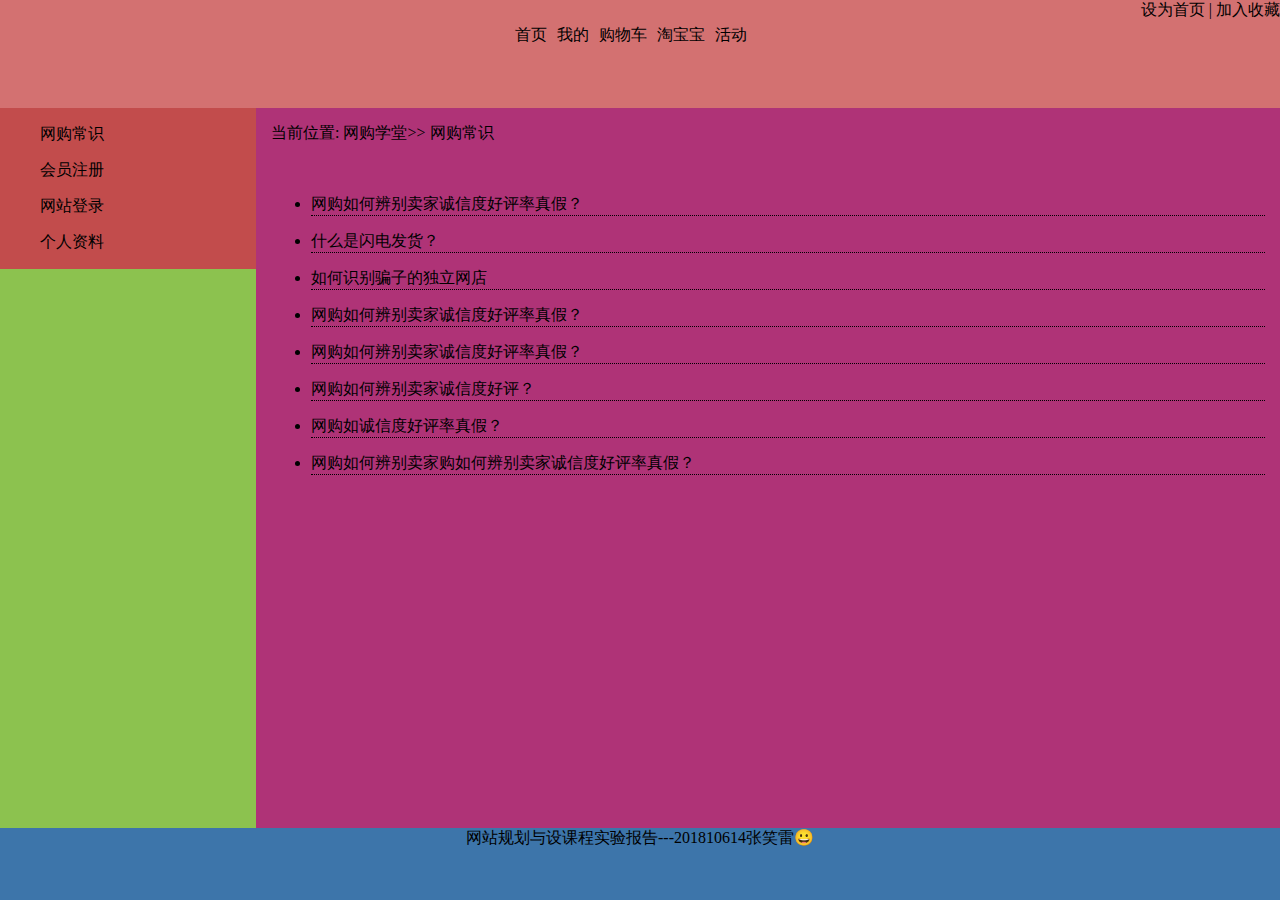
==== index.html @ 97661d7b "实验2CSS样式" ====
<!DOCTYPE html>
<html lang="en">
<head>
    <meta charset="UTF-8">
    <meta http-equiv="X-UA-Compatible" content="IE=edge">
    <meta name="viewport" content="width=device-width, initial-scale=1.0">
    <title>Document</title>
    <style>
        body {
            margin: 0;
            padding: 0;
        }
    .top {
        width: 100%;
        height: 12vh;
        overflow: hidden;
        background: rgb(211, 113, 113);
    }
    .top_right {
        float: right;
    }
    .nav {
        width: 100%;
        text-align: center;
    }
    .nav ul {
        width: 300px;
        list-style: none;
        margin: 0 auto;
    }
    .nav ul li {
        float: left;
       margin: 25px 5px;
    }
    .center {
        width: 100%;
        height: 80vh;
        background: rgb(140, 194, 79);
    }
    .center .left {
        width: 20%;

        background: rgb(194, 76, 76);
        float: left;
    }
    .center .left ul{
      list-style: none;
    }
    .center .left ul li{
        margin: 15px 0;
    }
    .center .right {
        width: 80%;
        height: 100%;
        background: rgb(175, 51, 119);
        float: left;
    }
    .center .right .titleNav{
       margin: 15px;
    }
    .center .right .rightContent {
       margin-top: 50px;
    }
    .center .right .rightContent ul li{
       margin: 15px;
       border-bottom: 1px dotted #000;  
    }
    .bottom {
        width: 100%;
        height: 8vh;
        background: rgb(61, 117, 170);
        text-align: center;
    }

    </style>
</head>
<body>
    <div class="content">   
        <div class="top">
            <div class="top_right">
                <span>设为首页</span>
                <span>|</span>
                <span>加入收藏</span>
            </div>
            <div class="nav">
                <ul>
                    <li>首页</li>
                    <li>我的</li>
                    <li>购物车</li>
                    <li>淘宝宝</li>
                    <li>活动</li>
                </ul>
            </div>
        </div>
        <div class="center">
            <div class="left">
                <ul>
                    <li>网购常识</li>
                    <li>会员注册</li>
                    <li>网站登录</li>
                    <li>个人资料</li>
                    
                </ul>
            </div>
            <div class="right">
                <div class="titleNav">
                    <span>当前位置:</span>
                    <span>网购学堂>></span>
                    <span>网购常识</span>

                </div>
                <div class="rightContent">
                    <ul>
                        <li>网购如何辨别卖家诚信度好评率真假？</li>
                        <li>什么是闪电发货？</li>
                        <li>如何识别骗子的独立网店</li>
                        <li>网购如何辨别卖家诚信度好评率真假？</li>
                        <li>网购如何辨别卖家诚信度好评率真假？</li>
                        <li>网购如何辨别卖家诚信度好评？</li>
                        <li>网购如诚信度好评率真假？</li>
                        <li>网购如何辨别卖家购如何辨别卖家诚信度好评率真假？</li>
                    </ul>
                </div>
            </div>
        </div>
        <div class="bottom">
               <span>网站规划与设课程实验报告---201810614张笑雷😀</span>
        </div>
    </div>
</body>
</html>
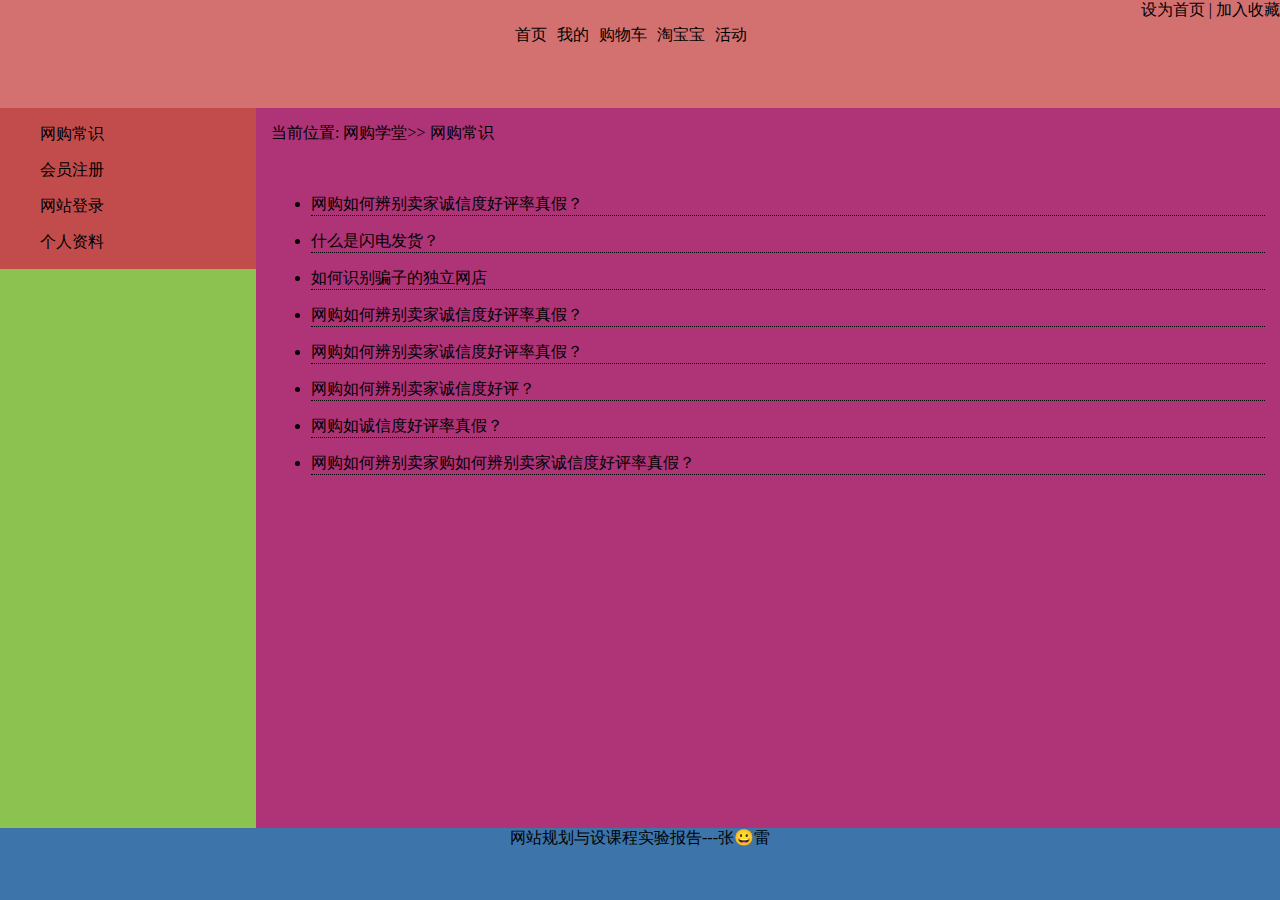
==== commit 255019a8: "实验2CSS样式" ====
--- a/index.html
+++ b/index.html
@@ -124,7 +124,7 @@
             </div>
         </div>
         <div class="bottom">
-               <span>网站规划与设课程实验报告---201810614张笑雷😀</span>
+               <span>网站规划与设课程实验报告---张😀雷</span>
         </div>
     </div>
 </body>
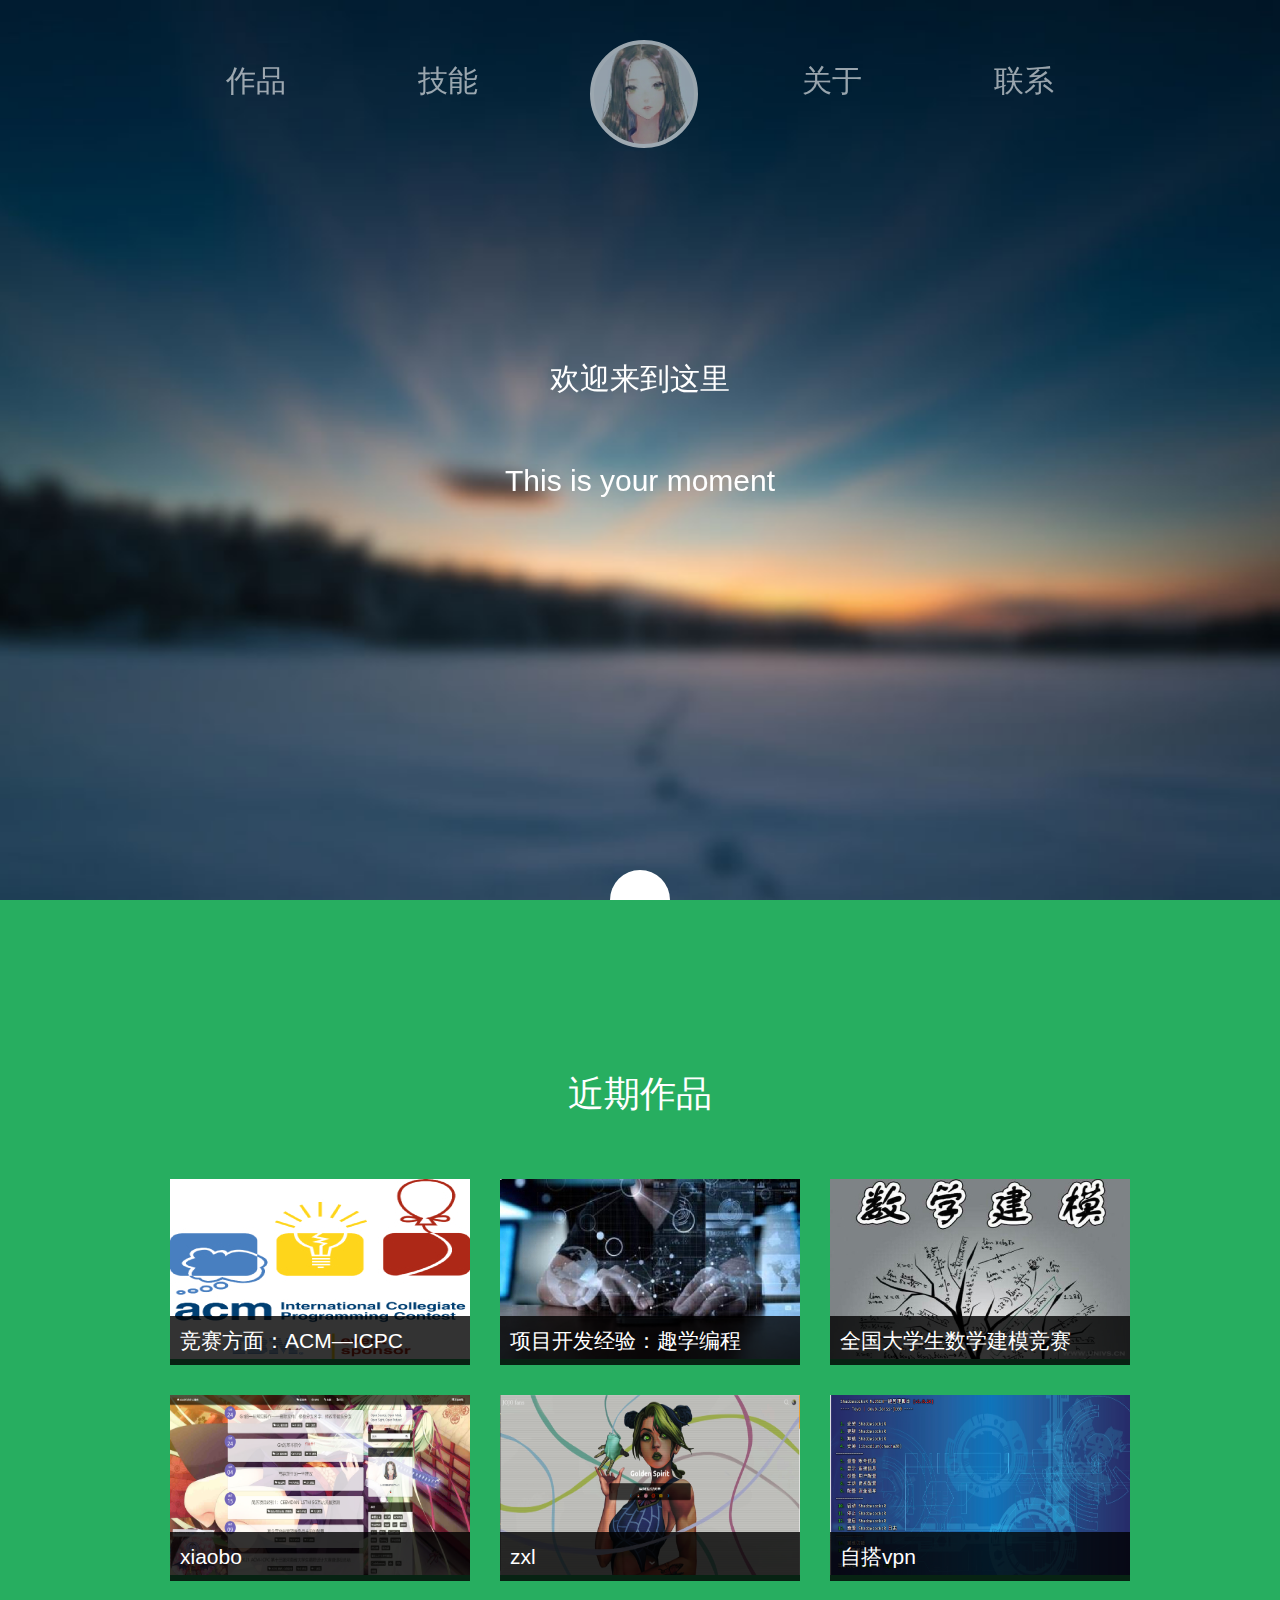
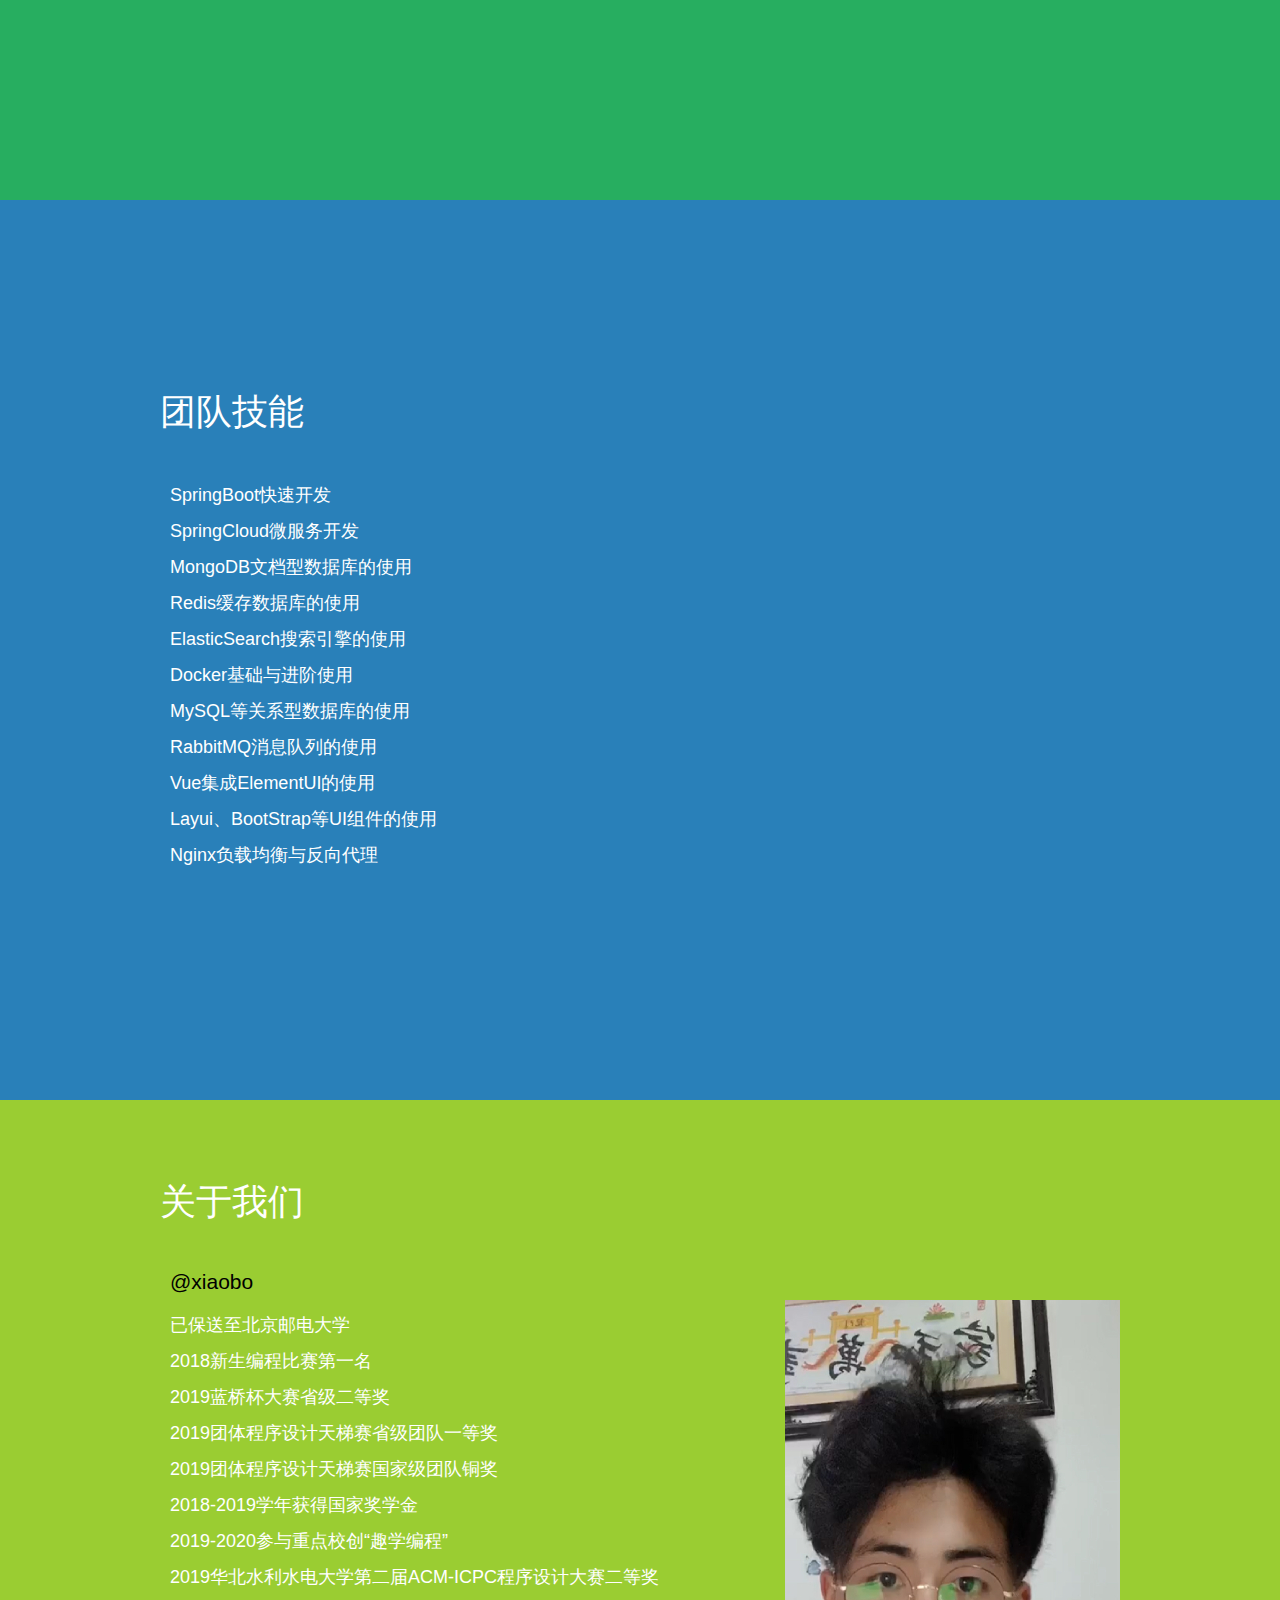
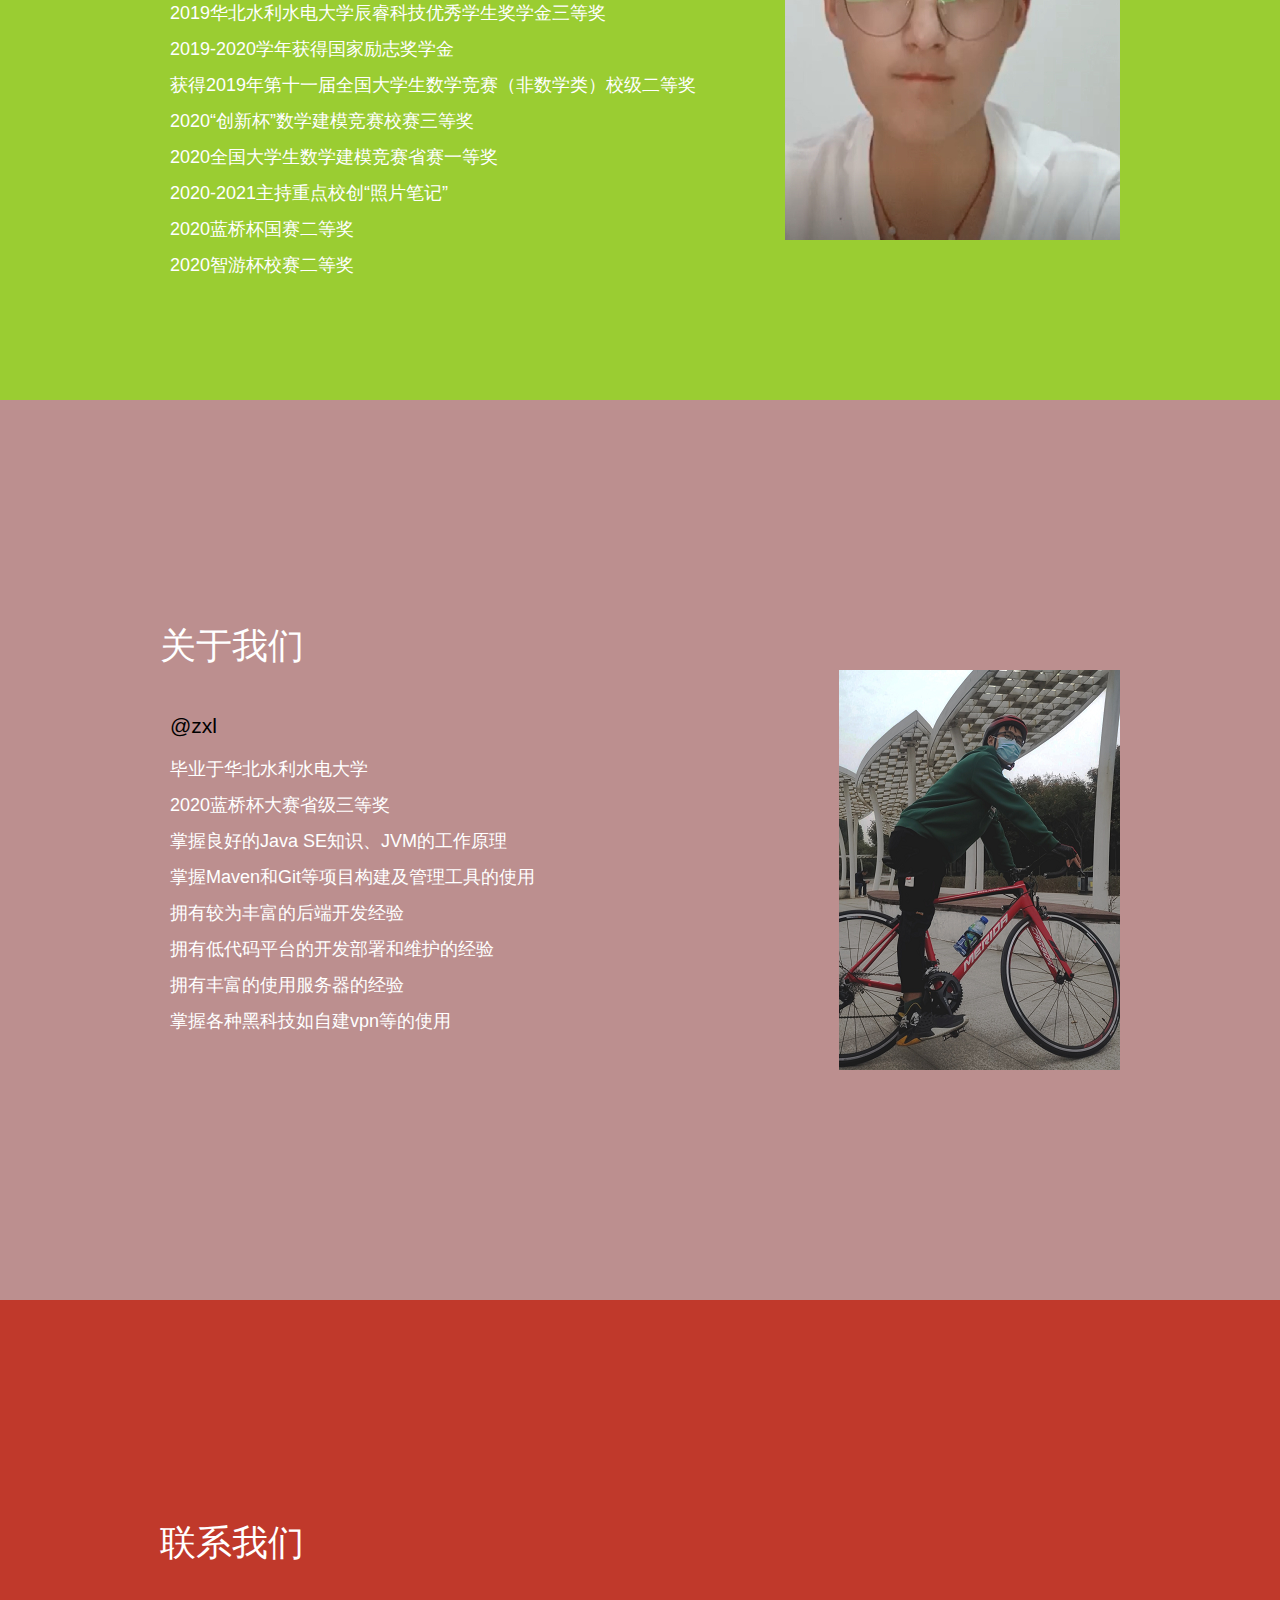
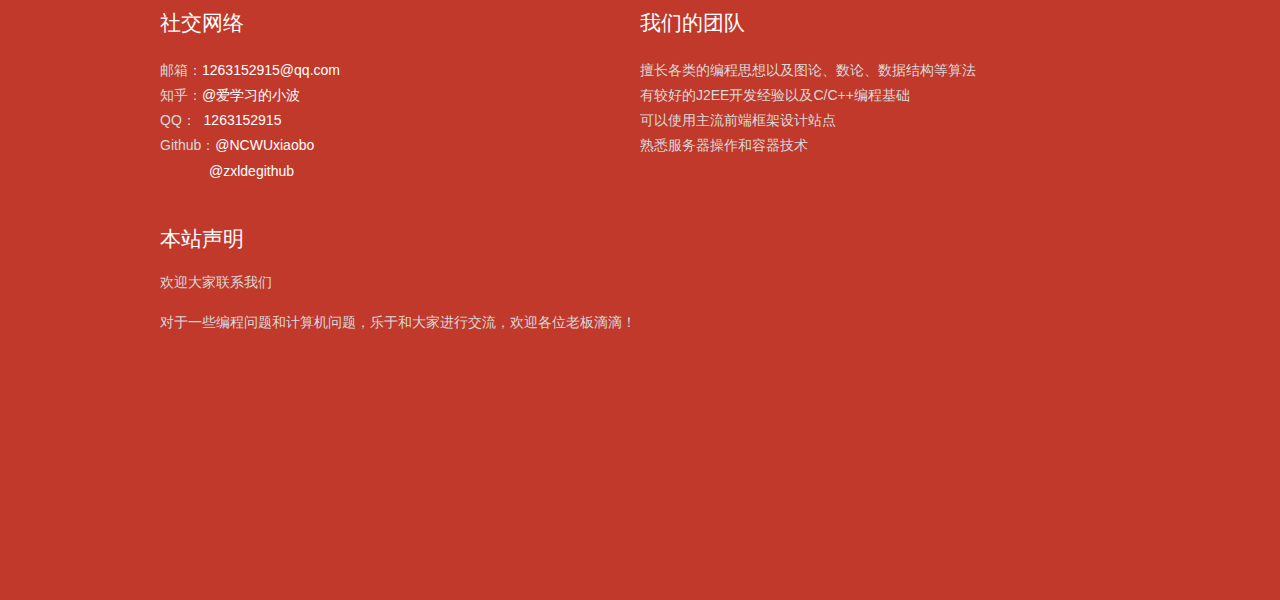
==== commit db23c82a: "最终版本" ====
--- a/index.html
+++ b/index.html
@@ -1,131 +1,240 @@
 <!DOCTYPE html>
-<html lang="en">
+<html>
 <head>
-    <meta charset="UTF-8">
-    <meta http-equiv="X-UA-Compatible" content="IE=edge">
-    <meta name="viewport" content="width=device-width, initial-scale=1.0">
-    <title>Document</title>
-    <style>
-        body {
-            margin: 0;
-            padding: 0;
-        }
-    .top {
-        width: 100%;
-        height: 12vh;
-        overflow: hidden;
-        background: rgb(211, 113, 113);
-    }
-    .top_right {
-        float: right;
-    }
-    .nav {
-        width: 100%;
-        text-align: center;
-    }
-    .nav ul {
-        width: 300px;
-        list-style: none;
-        margin: 0 auto;
-    }
-    .nav ul li {
-        float: left;
-       margin: 25px 5px;
-    }
-    .center {
-        width: 100%;
-        height: 80vh;
-        background: rgb(140, 194, 79);
-    }
-    .center .left {
-        width: 20%;
-
-        background: rgb(194, 76, 76);
-        float: left;
-    }
-    .center .left ul{
-      list-style: none;
-    }
-    .center .left ul li{
-        margin: 15px 0;
-    }
-    .center .right {
-        width: 80%;
-        height: 100%;
-        background: rgb(175, 51, 119);
-        float: left;
-    }
-    .center .right .titleNav{
-       margin: 15px;
-    }
-    .center .right .rightContent {
-       margin-top: 50px;
-    }
-    .center .right .rightContent ul li{
-       margin: 15px;
-       border-bottom: 1px dotted #000;  
-    }
-    .bottom {
-        width: 100%;
-        height: 8vh;
-        background: rgb(61, 117, 170);
-        text-align: center;
-    }
-
-    </style>
+    <meta http-equiv="Content-Type" content="text/html; charset=UTF-8"/>
+    <meta name="viewport" content="width=device-width,initial-scale=1,maximum-scale=1,minimum-scale=1"/>
+    <title>TeamInfo</title>
+
+    <link rel="stylesheet" href="css/style.css" type="text/css" media="all"/>
+    <link rel="shortcut icon" href="./images/favicon.png"/>
 </head>
-<body>
-    <div class="content">   
-        <div class="top">
-            <div class="top_right">
-                <span>设为首页</span>
-                <span>|</span>
-                <span>加入收藏</span>
-            </div>
-            <div class="nav">
-                <ul>
-                    <li>首页</li>
-                    <li>我的</li>
-                    <li>购物车</li>
-                    <li>淘宝宝</li>
-                    <li>活动</li>
+<body class="loading-process">
+<div class="loading">
+    <div class="loading-circle"></div>
+    <div class="loading-avatar"><img src="images/avatar@2x.jpg" alt="" width="100" height="100"></div>
+    <div class="loading-info">正在努力加载中...</div>
+</div>
+<div class="section-header">
+    <div class="section">
+        <nav class="nav" role="navigation">
+            <ul>
+                <li class="nav-works fade fade1"><a href="#works">作品</a></li>
+                <li class="nav-skill fade fade1"><a href="#skill">技能</a></li>
+                <li class="fade back-home"><a href="#top">首页</a></li>
+                <li class="nav-about fade fade1"><a href="#about">关于</a></li>
+                <li class="nav-contact fade fade1"><a href="#contact">联系</a></li>
+            </ul>
+        </nav>
+    </div>
+</div>
+
+<div class="home-bg">
+    <img src="images/home-bg.jpg" alt="" width="1000" height="667">
+</div>
+
+<div class="section-wrap section-fristpage">
+    <div class="section">
+        <div class="section-content">
+            <p class="fade fade1">欢迎来到这里</p>
+            <p class="fade fade2">This is your moment</p>
+        </div>
+        <div class="scroll-tip fade fade4">
+            <a href="#" class="scroll-tip fade fade4">向下滚动</a>
+            <img src="images/bg-down-arrow.png">
+        </div>
+
+
+    </div>
+</div>
+
+<div id="works" class="section-wrap section-works">
+    <div class="section">
+        <div class="works-content section-content">
+            <h1>近期作品</h1>
+            <div class="works-list clearfix">
+                <div class="works-item first fade fade1">
+                    <a href="acm_icpc.html" target="_blank">
+                        <img src="images/works/uucsr.jpg" alt="" width="300" height="180">
+                        <div class="work-info">
+                            <h2>竞赛方面：ACM—ICPC</h2>
+                            <p><strong>比赛开始时间</strong>：2018年月<br>
+                                <strong>比赛详情</strong>：本人负责团队编码部分，在 5 个小时内完成 10个左右的算法题目。</p>
+                        </div>
+                    </a>
+                </div>
+                <div class="works-item fade fade2">
+                    <a href="项目.html" target="_blank">
+                        <img src="images/works/hk.jpg" alt="" width="300" height="180">
+                        <div class="work-info">
+                            <h2>项目开发经验：趣学编程</h2>
+                            <p><strong>开发时间</strong>：2019年9月-2020-12月<br>
+                                <strong>校创工作详情</strong>：负责UI界面设定以及关卡设定及数据库编码部分</p>
+                        </div>
+                    </a>
+                </div>
+                <div class="works-item fade fade3">
+                    <a href="数学建模.html" target="_blank">
+                        <img src="images/works/hhxx.jpg" alt="" width="300" height="180">
+                        <div class="work-info">
+                            <h2>全国大学生数学建模竞赛</h2>
+                            <p><strong>获奖时间</strong>：2020年10月<br>
+                                <strong>担当工作</strong>：负责团队的代码编写，能够熟练掌握Matlb绘图以及数学模型建模求解</p>
+                        </div>
+                    </a>
+                </div>
+                <div class="works-item first fade fade4">
+                    <a href="https://www.xiaobo.net.cn/" target="_blank">
+                        <img src="images/works/ldhdeblog.png" alt="" width="300" height="180">
+                        <div class="work-info">
+                            <h2>xiaobo</h2>
+                            <p><strong>运用solo搭建的个人博客</strong>：2018年9月至今<br>
+                        </div>
+                    </a>
+                </div>
+                <div class="works-item fade fade2">
+                    <a href="https://zxldealy.top" target="_blank">
+                        <img src="images/works/zxldeblog.png" alt="" width="300" height="180">
+                        <div class="work-info">
+                            <h2>zxl</h2>
+                            <p><strong>使用halo搭建的个人博客</strong>：2021年8月至今<br>
+                        </div>
+                    </a>
+                </div>
+                <div class="works-item fade fade3">
+                    <a href="https://github.com/zxldegithub/doubi#ssrmush" target="_blank">
+                        <img src="images/works/vpn1.png" alt="" width="300" height="180">
+                        <div class="work-info">
+                            <h2>自搭vpn</h2>
+                            <p><strong>自搭vpn随时随地拜托限制</strong><br>
+                        </div>
+                    </a>
+                </div>
+            </div>
+        </div>
+    </div>
+</div>
+
+<div id="skill" class="section-wrap section-skill">
+    <div class="section">
+        <div class="skill-content clearfix section-content">
+            <h1>团队技能</h1>
+            <ul>
+                <li class="fade fade3">SpringBoot快速开发</li>
+                <li class="fade fade1">SpringCloud微服务开发</li>
+                <li class="fade fade1">MongoDB文档型数据库的使用</li>
+                <li class="fade fade3">Redis缓存数据库的使用</li>
+                <li class="fade fade2">ElasticSearch搜索引擎的使用</li>
+                <li class="fade fade4">Docker基础与进阶使用</li>
+                <li class="fade fade4">MySQL等关系型数据库的使用</li>
+                <li class="fade fade4">RabbitMQ消息队列的使用</li>
+                <li class="fade fade3">Vue集成ElementUI的使用</li>
+                <li class="fade fade1">Layui、BootStrap等UI组件的使用</li>
+                <li class="fade fade4">Nginx负载均衡与反向代理</li>
+            </ul>
+        </div>
+    </div>
+</div>
+
+<div id="about" class="section-wrap section-about">
+    <div class="section">
+        <div class="left">
+            <div class="skill-content clearfix section-content">
+                <h1>关于我们</h1>
+                <div>
+                    <h2 class="fade fade1" style="margin-bottom: 10px">@xiaobo</h2>
+                    <ul>
+                        <li class="fade fade1">已保送至北京邮电大学</li>
+                        <li class="fade fade1">2018新生编程比赛第一名</li>
+                        <li class="fade fade3">2019蓝桥杯大赛省级二等奖</li>
+                        <li class="fade fade2">2019团体程序设计天梯赛省级团队一等奖</li>
+                        <li class="fade fade4">2019团体程序设计天梯赛国家级团队铜奖</li>
+                        <li class="fade fade4">2018-2019学年获得国家奖学金</li>
+                        <li class="fade fade4">2019-2020参与重点校创“趣学编程”</li>
+                        <li class="fade fade3">2019华北水利水电大学第二届ACM-ICPC程序设计大赛二等奖</li>
+                        <li class="fade fade2">2019华北水利水电大学辰睿科技优秀学生奖学金三等奖</li>
+                        <li class="fade fade1">2019-2020学年获得国家励志奖学金</li>
+                        <li class="fade fade1">获得2019年第十一届全国大学生数学竞赛（非数学类）校级二等奖</li>
+                        <li class="fade fade4">2020“创新杯”数学建模竞赛校赛三等奖</li>
+                        <li class="fade fade2">2020全国大学生数学建模竞赛省赛一等奖</li>
+                        <li class="fade fade4">2020-2021主持重点校创“照片笔记”</li>
+                        <li class="fade fade3">2020蓝桥杯国赛二等奖</li>
+                        <li class="fade fade2">2020智游杯校赛二等奖</li>
+                    </ul>
+                </div>
+            </div>
+        </div>
+        <div class="right" style="margin-top: 200px">
+            <img src="images/xiaobo.jpg">
+        </div>
+    </div>
+</div>
+
+<div id="about2" class="section-wrap section-about" style="background-color: rosybrown">
+    <div class="section">
+        <div class="left">
+            <div class="skill-content clearfix section-content">
+                <h1>关于我们</h1>
+                <div>
+                    <h2 class="fade fade1" style="margin-bottom: 10px">@zxl</h2>
+                    <ul>
+                        <li class="fade fade1">毕业于华北水利水电大学</li>
+                        <li class="fade fade3">2020蓝桥杯大赛省级三等奖</li>
+                        <li class="fade fade3">掌握良好的Java SE知识、JVM的工作原理</li>
+                        <li class="fade fade4">掌握Maven和Git等项目构建及管理工具的使用</li>
+                        <li class="fade fade4">拥有较为丰富的后端开发经验</li>
+                        <li class="fade fade3">拥有低代码平台的开发部署和维护的经验</li>
+                        <li class="fade fade3">拥有丰富的使用服务器的经验</li>
+                        <li class="fade fade1">掌握各种黑科技如自建vpn等的使用</li>
+                    </ul>
+                </div>
+            </div>
+        </div>
+        <div class="right" style="margin-top: 270px">
+            <img src="images/zxl.png">
+        </div>
+    </div>
+</div>
+
+<div id="contact" class="section-wrap section-contact">
+    <div class="section">
+        <div class="contact-content clearfix section-content">
+            <h1>联系我们</h1>
+            <div class="left">
+                <div class="contact-ways fade fade1">
+                    <h2>社交网络</h2>
+                    <ul>
+                        <li>邮箱：<a target="_blank" href="1263152915@qq.com">1263152915@qq.com</a></li>
+                        <li>知乎：<a target="_blank" href="http://www.zhihu.com/people/yu-chen-gan-33">@爱学习的小波</a></li>
+                        <li>QQ：&nbsp;&nbsp;<a target="_blank">1263152915</a></li>
+                        <li>Github：<a target="_blank" href="https://github.com/NCWUxiaobo">@NCWUxiaobo</a></li>
+                        <li>&nbsp;&nbsp;&nbsp;&nbsp;&nbsp;&nbsp;&nbsp;&nbsp;
+                            &ensp;&ensp;<a target="_blank" href="https://github.com/zxldegithub">@zxldegithub</a></li>
+                    </ul>
+                </div>
+                <div class="contact-info fade fade2">
+                    <h2>本站声明</h2>
+                    <p>欢迎大家联系我们</p>
+                    <p>对于一些编程问题和计算机问题，乐于和大家进行交流，欢迎各位老板滴滴！</p>
+                </div>
+            </div>
+            <div class="right fade fade3">
+                <h2>我们的团队</h2>
+                <ul style="list-style: none;">
+                    <li>擅长各类的编程思想以及图论、数论、数据结构等算法</li>
+                    <li>有较好的J2EE开发经验以及C/C++编程基础</li>
+                    <li>可以使用主流前端框架设计站点</li>
+                    <li>熟悉服务器操作和容器技术</li>
                 </ul>
             </div>
         </div>
-        <div class="center">
-            <div class="left">
-                <ul>
-                    <li>网购常识</li>
-                    <li>会员注册</li>
-                    <li>网站登录</li>
-                    <li>个人资料</li>
-                    
-                </ul>
-            </div>
-            <div class="right">
-                <div class="titleNav">
-                    <span>当前位置:</span>
-                    <span>网购学堂>></span>
-                    <span>网购常识</span>
-
-                </div>
-                <div class="rightContent">
-                    <ul>
-                        <li>网购如何辨别卖家诚信度好评率真假？</li>
-                        <li>什么是闪电发货？</li>
-                        <li>如何识别骗子的独立网店</li>
-                        <li>网购如何辨别卖家诚信度好评率真假？</li>
-                        <li>网购如何辨别卖家诚信度好评率真假？</li>
-                        <li>网购如何辨别卖家诚信度好评？</li>
-                        <li>网购如诚信度好评率真假？</li>
-                        <li>网购如何辨别卖家购如何辨别卖家诚信度好评率真假？</li>
-                    </ul>
-                </div>
-            </div>
-        </div>
-        <div class="bottom">
-               <span>网站规划与设课程实验报告---张😀雷</span>
-        </div>
-    </div>
+    </div>
+</div>
+
+<div class="overlay"></div>
+<div class="state-indicator"></div>
+
+<script type="text/javascript" src="./js/jquery-1.9.1.min.js"></script>
+<script src="js/global.js"></script>
+
 </body>
-</html>+</html>
--- a/css/style.css
+++ b/css/style.css
@@ -0,0 +1,700 @@
+html, body, div, span, applet, objec\nt, iframe, h1, h2, h3, h4, h5, h6, p, blockquote, pre, a, abbr, acronym, address, big, cite, code, del, dfn, em, img, ins, kbd, q, s, samp, small, strike, strong, sub, sup, tt, var, b, u, i, center, dl, dt, dd, ol, ul, li, fieldset, form, label, legend, table, caption, tbody, tfoot, thead, article, aside, canvas, details, embed, figure, figcaption, footer, header, hgroup, menu, nav, output, ruby, section, summary, time, mark, audio, video {
+    margin: 0;
+    padding: 0;
+    border: 0
+}
+
+article, aside, details, figcaption, figure, footer, header, hgroup, menu, nav, section {
+    display: block
+}
+
+body {
+    line-height: 1
+}
+
+ol, ul {
+    list-style: none
+}
+
+blockquote, q {
+    quotes: none
+}
+
+blockquote:before, blockquote:after, q:before, q:after {
+    content: '';
+    content: none
+}
+
+table {
+    border-collapse: collapse;
+    border-spacing: 0
+}
+
+:focus {
+    outline: 0
+}
+
+h1, h2, h3, h4, h5, h6 {
+    font-weight: normal
+}
+
+.clearfix:before, .section:before, .nav ul:before {
+    content: "";
+    display: table
+}
+
+.clearfix:after, .section:after, .nav ul:after {
+    content: "";
+    display: table;
+    clear: both
+}
+
+input {
+    -webkit-appearance: none;
+    border-radius: 0
+}
+
+a {
+    color: #2094c4;
+    text-decoration: none;
+    outline: none
+}
+
+a:hover {
+    color: #3498db
+}
+
+p {
+    padding: 0 0 20px
+}
+
+strong {
+    font-weight: bold
+}
+
+body {
+    color: #000;
+    font: normal 14px/1.4 "helvetica neue", tahoma, "hiragino sans gb", stheiti, "wenquanyi micro hei", \5FAE\8F6F\96C5\9ED1, \5B8B\4F53, sans-serif;
+    width: 100%;
+    overflow: hidden
+}
+
+.left {
+    float: left
+}
+
+.right {
+    float: right
+}
+
+.section-wrap {
+    position: relative;
+    z-index: 2
+}
+
+.section {
+    width: 960px;
+    margin: 0 auto
+}
+
+.section h1 {
+    margin-bottom: 40px;
+    font-size: 36px
+}
+
+.overlay {
+    background: #ecf0f1;
+    position: absolute;
+    display: none;
+    top: 0;
+    left: 0;
+    right: 0;
+    bottom: 0;
+    z-index: 2;
+    opacity: 1;
+    -webkit-transition: opacity 0.4s ease-in;
+    -moz-transition: opacity 0.4s ease-in;
+    -ms-transition: opacity 0.4s ease-in;
+    -o-transition: opacity 0.4s ease-in;
+    transition: opacity 0.4s ease-in
+}
+
+.loading-process .overlay {
+    display: block
+}
+
+.finish-loading .overlay {
+    opacity: 0
+}
+
+.finish-loading .loading-info, .finish-loading .loading-circle {
+    opacity: 0
+}
+
+.finish-loading .loading-avatar {
+    border: 4px solid #fff
+}
+
+.fade {
+    opacity: 1;
+    position: relative;
+    top: 10px;
+    -webkit-transition: all 0.2s ease-in;
+    -moz-transition: all 0.2s ease-in;
+    -ms-transition: all 0.2s ease-in;
+    -o-transition: all 0.2s ease-in;
+    transition: all 0.2s ease-in
+}
+
+.fade.fade-in {
+    opacity: 1;
+    top: 0
+}
+
+.section-header {
+    position: fixed;
+    top: 0;
+    left: 0;
+    right: 0;
+    z-index: 20
+}
+
+.finish-loading .nav {
+    opacity: .6
+}
+
+.nav {
+    width: 960px;
+    position: absolute;
+    z-index: 5
+}
+
+.nav li {
+    float: left;
+    text-align: center;
+    position: relative;
+    width: 20%
+}
+
+.nav li a {
+    color: #fff;
+    font-size: 30px;
+    display: block;
+    padding: 60px 0;
+    width: 100%;
+    -webkit-transition: all 0.6s ease-in;
+    -moz-transition: all 0.6s ease-in;
+    -ms-transition: all 0.6s ease-in;
+    -o-transition: all 0.6s ease-in;
+    transition: all 0.6s ease-in
+}
+
+.nav .back-home {
+    height: 1px;
+    -webkit-transition: none;
+    -moz-transition: none;
+    -ms-transition: none;
+    -o-transition: none;
+    transition: none
+}
+
+.nav .back-home a {
+    position: absolute;
+    width: 100px;
+    height: 100px;
+    left: 50%;
+    margin-left: -50px;
+    border-radius: 50%;
+    border: 4px solid #fff;
+    overflow: hidden;
+    text-indent: -9999px;
+    background: url(../images/avatar.jpg);
+    -webkit-background-size: 100px 100px;
+    background-size: 100px 100px;
+    padding: 0 !important;
+    top: 30px
+}
+
+.nav .back-home a:hover {
+    border-bottom: 4px solid #fff
+}
+
+.nav-bg {
+    background: #000;
+    position: relative;
+    z-index: 1;
+    height: 80px;
+    margin: 0 auto;
+    width: 0;
+    -webkit-transition: width 0.6s ease-in;
+    -moz-transition: width 0.6s ease-in;
+    -ms-transition: width 0.6s ease-in;
+    -o-transition: width 0.6s ease-in;
+    transition: width 0.6s ease-in
+}
+
+.shrink .nav li a {
+    padding: 20px 0;
+    font-size: 24px
+}
+
+.shrink .nav .back-home a {
+    top: 0
+}
+
+.shrink .nav-bg {
+    width: 100%
+}
+
+.home-bg {
+    position: fixed;
+    top: 0;
+    left: 0;
+    right: 0;
+    bottom: 0;
+    z-index: 1
+}
+
+.home-bg img {
+    max-width: none
+}
+
+.loading {
+    margin: auto;
+    position: fixed;
+    top: 0;
+    left: 0;
+    right: 0;
+    bottom: 0;
+    width: 120px;
+    height: 120px;
+    z-index: 10
+}
+
+.loading-circle {
+    background-color: rgba(0, 0, 0, 0);
+    opacity: .9;
+    border-top: 10px solid #27ae60;
+    border-right: 10px solid #d35400;
+    border-bottom: 10px solid #2980b9;
+    border-left: 10px solid #c0392b;
+    border-radius: 50%;
+    width: 100px;
+    height: 100px;
+    margin: 0 auto;
+    -webkit-transition: all 0.4s ease-in;
+    -moz-transition: all 0.4s ease-in;
+    -ms-transition: all 0.4s ease-in;
+    -o-transition: all 0.4s ease-in;
+    transition: all 0.4s ease-in;
+    animation: spin 1s infinite linear;
+    -webkit-animation: spin 1s infinite linear;
+    -moz-animation: spin 1s infinite linear;
+    -o-animation: spin 1s infinite linear
+}
+
+@keyframes spin {
+    0% {
+        -webkit-transform: rotate(0deg)
+    }
+    100% {
+        -webkit-transform: rotate(360deg)
+    }
+}
+
+@-moz-keyframes spin {
+    0% {
+        -webkit-transform: rotate(0deg)
+    }
+    100% {
+        -webkit-transform: rotate(360deg)
+    }
+}
+
+@-webkit-keyframes spin {
+    0% {
+        -webkit-transform: rotate(0deg)
+    }
+    100% {
+        -webkit-transform: rotate(360deg)
+    }
+}
+
+@-o-keyframes spin {
+    0% {
+        -webkit-transform: rotate(0deg)
+    }
+    100% {
+        -webkit-transform: rotate(360deg)
+    }
+}
+
+.loading-avatar {
+    width: 100px;
+    height: 100px;
+    overflow: hidden;
+    position: absolute;
+    top: 10px;
+    left: 10px;
+    border-radius: 50%;
+    -webkit-transition: border-width 0.4s ease-in;
+    -moz-transition: border-width 0.4s ease-in;
+    -ms-transition: border-width 0.4s ease-in;
+    -o-transition: border-width 0.4s ease-in;
+    transition: border-width 0.4s ease-in
+}
+
+.loading-avatar img {
+    width: 100px;
+    height: 100px;
+    border-radius: 50px
+}
+
+.loading-info {
+    position: absolute;
+    top: 130%;
+    width: 160%;
+    -webkit-transition: opacity 0.4s ease-in;
+    -moz-transition: opacity 0.4s ease-in;
+    -ms-transition: opacity 0.4s ease-in;
+    -o-transition: opacity 0.4s ease-in;
+    transition: opacity 0.4s ease-in
+}
+
+.section-fristpage {
+    text-align: center;
+    color: #fff;
+    font-size: 30px
+}
+
+.section-fristpage p {
+    padding-bottom: 0
+}
+
+.section-fristpage .fade2 {
+    margin-top: 60px
+}
+
+.section-fristpage .fade3 {
+    margin-top: 60px
+}
+
+.scroll-tip {
+    display: block;
+    width: 60px;
+    height: 60px;
+    border-radius: 50%;
+    position: absolute;
+    bottom: -30px;
+    top: auto !important;
+    left: 50%;
+    margin-left: -30px;
+    text-indent: -9999px;
+    background: #fff url(images/bg-down-arrow.png) no-repeat 50% 30%
+}
+
+.section-about {
+    background: yellowgreen;
+}
+
+.section-about .about-content h1 {
+    margin-bottom: 30px;
+    font-size: 36px
+}
+
+.section-about .about-content p {
+    font-size: 20px
+}
+
+.section-about .about-content .left {
+    margin-top: 10%;
+    margin-left: 10%
+}
+
+.section-about .about-content .my-photo {
+    width: 335px;
+    height: 540px
+}
+
+.section-about .about-content .right .fade4 {
+    top: 0;
+    left: 20px
+}
+
+.section-about .about-content .right .fade4.fade-in {
+    left: 0
+}
+
+.section-about .fade {
+    -webkit-transition: all 0.4s ease-in;
+    -moz-transition: all 0.4s ease-in;
+    -ms-transition: all 0.4s ease-in;
+    -o-transition: all 0.4s ease-in;
+    transition: all 0.4s ease-in
+}
+
+.section-works {
+    background: #27ae60
+}
+
+.works-content h1 {
+    text-align: center;
+    color: #fff
+}
+
+.works-content .works-list .fade {
+    top: 20px;
+    left: 10px;
+    -webkit-transition: all 0.4s ease-in;
+    -moz-transition: all 0.4s ease-in;
+    -ms-transition: all 0.4s ease-in;
+    -o-transition: all 0.4s ease-in;
+    transition: all 0.4s ease-in
+}
+
+.works-content .works-list .fade.fade-in {
+    left: 0;
+    top: 0
+}
+
+.works-content .works-item {
+    position: relative;
+    width: 300px;
+    margin-left: 30px;
+    margin-bottom: 30px;
+    float: left;
+    overflow: hidden
+}
+
+.works-content .works-item img {
+    -webkit-transform: scale(1);
+    -moz-transform: scale(1);
+    -ms-transform: scale(1);
+    -o-transform: scale(1);
+    transform: scale(1);
+    -webkit-transition: all 0.2s ease-in;
+    -moz-transition: all 0.2s ease-in;
+    -ms-transition: all 0.2s ease-in;
+    -o-transition: all 0.2s ease-in;
+    transition: all 0.2s ease-in
+}
+
+.works-content .works-item.first {
+    margin-left: 0
+}
+
+.works-content .works-item:hover img {
+    -webkit-transform: scale(1.5);
+    -moz-transform: scale(1.5);
+    -ms-transform: scale(1.5);
+    -o-transform: scale(1.5);
+    transform: scale(1.5)
+}
+
+.works-content .works-item:hover .work-info {
+    top: 0
+}
+
+.works-content .works-item .work-info {
+    position: absolute;
+    top: 137px;
+    padding: 10px;
+    left: 0;
+    right: 0;
+    height: 100%;
+    color: #fff;
+    background: rgba(0, 0, 0, 0.8);
+    -webkit-transition: all 0.2s ease-in;
+    -moz-transition: all 0.2s ease-in;
+    -ms-transition: all 0.2s ease-in;
+    -o-transition: all 0.2s ease-in;
+    transition: all 0.2s ease-in
+}
+
+.works-content .works-item .work-info h2 {
+    margin-bottom: 20px
+}
+
+.more-link {
+    color: #fff;
+    display: block;
+    padding: 10px 20px;
+    width: 60px;
+    text-align: center;
+    margin: 0 auto;
+    background: #3d3d3d;
+    background: rgba(0, 0, 0, 0.6)
+}
+
+.more-link:hover {
+    color: #fff;
+    background: #3d3d3d;
+    background: rgba(0, 0, 0, 0.4)
+}
+
+.section-skill {
+    background: #2980b9
+}
+
+.skill-content h1 {
+    color: #fff
+}
+
+.skill-content ul {
+    color: #fff
+}
+
+.skill-content li {
+    font-size: 18px;
+    line-height: 2
+}
+
+.skill-content .fade {
+    top: 0;
+    left: 10px;
+    -webkit-transition: all 0.2s ease-in;
+    -moz-transition: all 0.2s ease-in;
+    -ms-transition: all 0.2s ease-in;
+    -o-transition: all 0.2s ease-in;
+    transition: all 0.2s ease-in
+}
+
+.skill-content .fade.fade-in {
+    left: 0
+}
+
+.section-contact {
+    background: #c0392b;
+    color: #dadada
+}
+
+.section-contact a {
+    color: #fff
+}
+
+.section-contact a:hover {
+    color: #dadada
+}
+
+.section-contact .contact-content .left {
+    width: 40%
+}
+
+.section-contact .contact-content .right {
+    width: 50%
+}
+
+.section-contact .contact-content h1 {
+    color: #fff;
+    margin-bottom: 30px
+}
+
+.section-contact .contact-content .contact-info {
+    margin-top: 40px;
+    width: 500px;
+}
+
+.section-contact .contact-content h2 {
+    color: #fff;
+    margin-bottom: 20px
+}
+
+.section-contact .contact-content .right ul {
+    list-style-type: square;
+    padding-left: 30px;
+    margin-bottom: 20px;
+    margin-left: -30px;
+    line-height: 1.8
+}
+
+.section-contact .contact-ways li {
+    line-height: 1.8
+}
+
+.footer {
+    position: absolute;
+    left: 0;
+    right: 0;
+    bottom: 0;
+    height: 40px;
+    background: #000;
+    color: #fff
+}
+
+.state-indicator {
+    position: absolute;
+    top: -999em;
+    left: -999em;
+    z-index: 1
+}
+
+@media only screen and (-webkit-min-device-pixel-ratio: 2) {
+    .state-indicator {
+        z-index: 2
+    }
+}
+
+@media only screen and (max-width: 1024px) {
+    .works-content {
+        margin-top: 140px !important
+    }
+}
+
+@media only screen and (max-width: 960px) {
+    .nav {
+        width: 760px
+    }
+
+    .section {
+        width: 760px
+    }
+}
+
+@media only screen and (max-width: 800px) {
+    .section-about .about-content {
+        position: relative
+    }
+
+    .section-about .about-content .left {
+        float: none;
+        margin: 20px 0 0 20px
+    }
+
+    .section-about .about-content .right {
+        position: absolute;
+        right: 10px;
+        top: 0
+    }
+
+    .section-about .about-content .my-photo {
+        width: 250px;
+        height: auto
+    }
+
+    .works-list {
+        width: 630px;
+        margin: 0 auto
+    }
+
+    .works-content .works-item:nth-child(2n+1) {
+        margin-left: 0 !important
+    }
+
+    .works-content .works-item:nth-child(2n) {
+        margin-left: 30px !important
+    }
+
+    .skill-content {
+        width: 600px;
+        margin: 0 auto
+    }
+
+    .contact-content {
+        width: 600px;
+        margin: 0 auto
+    }
+
+    .section-contact .contact-content h1 {
+        text-align: center
+    }
+}
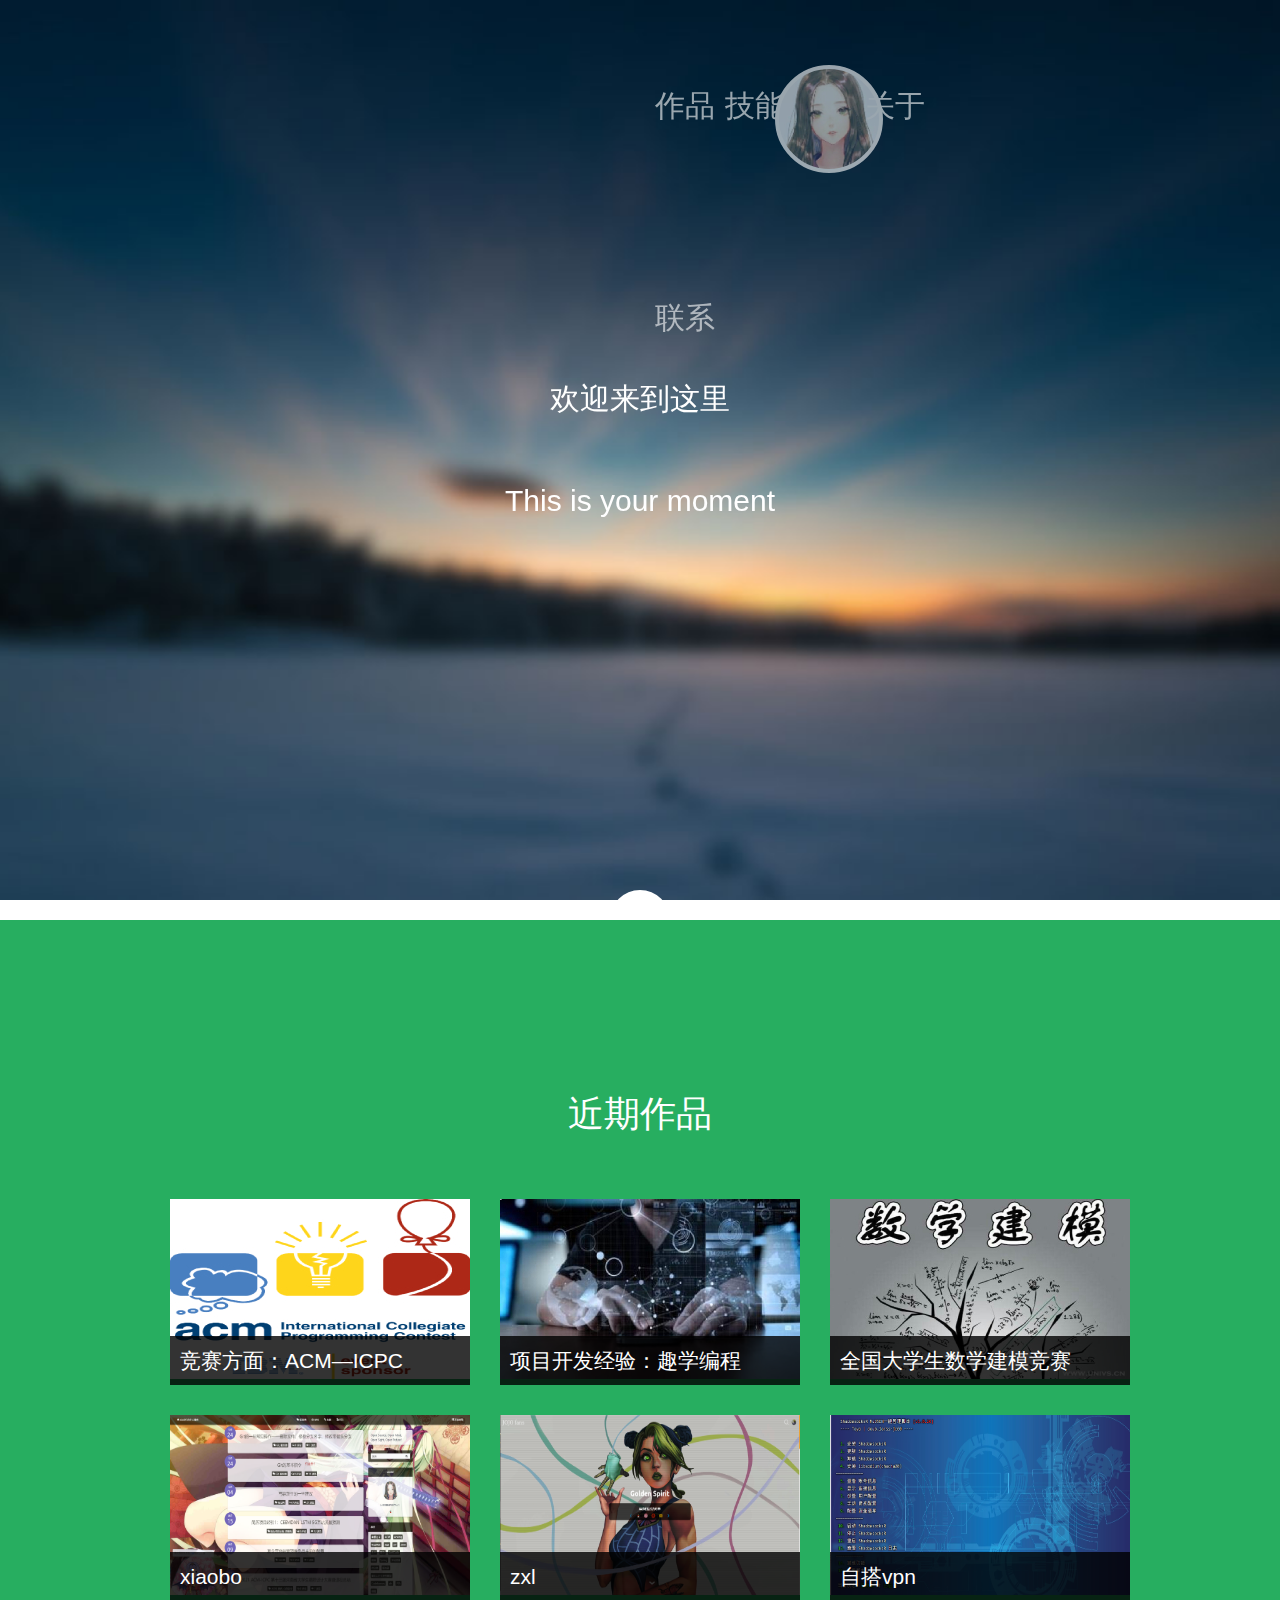
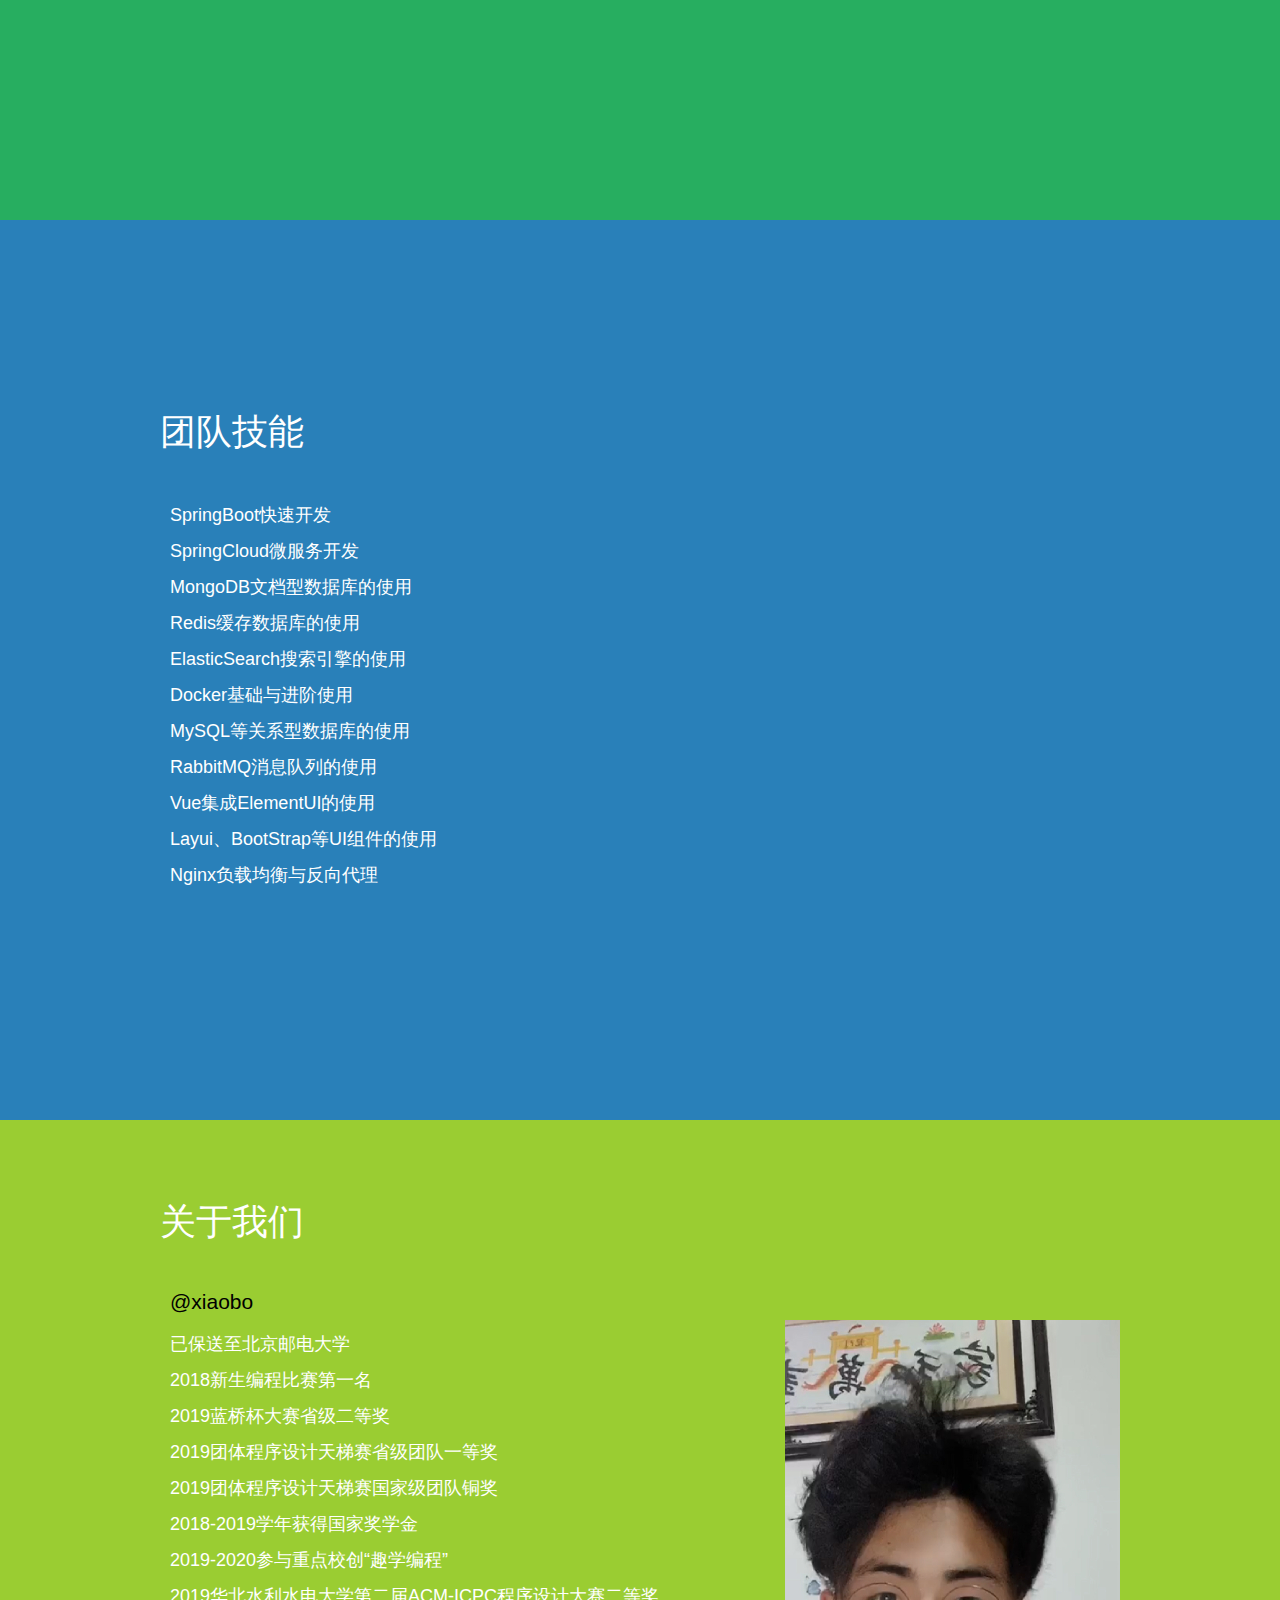
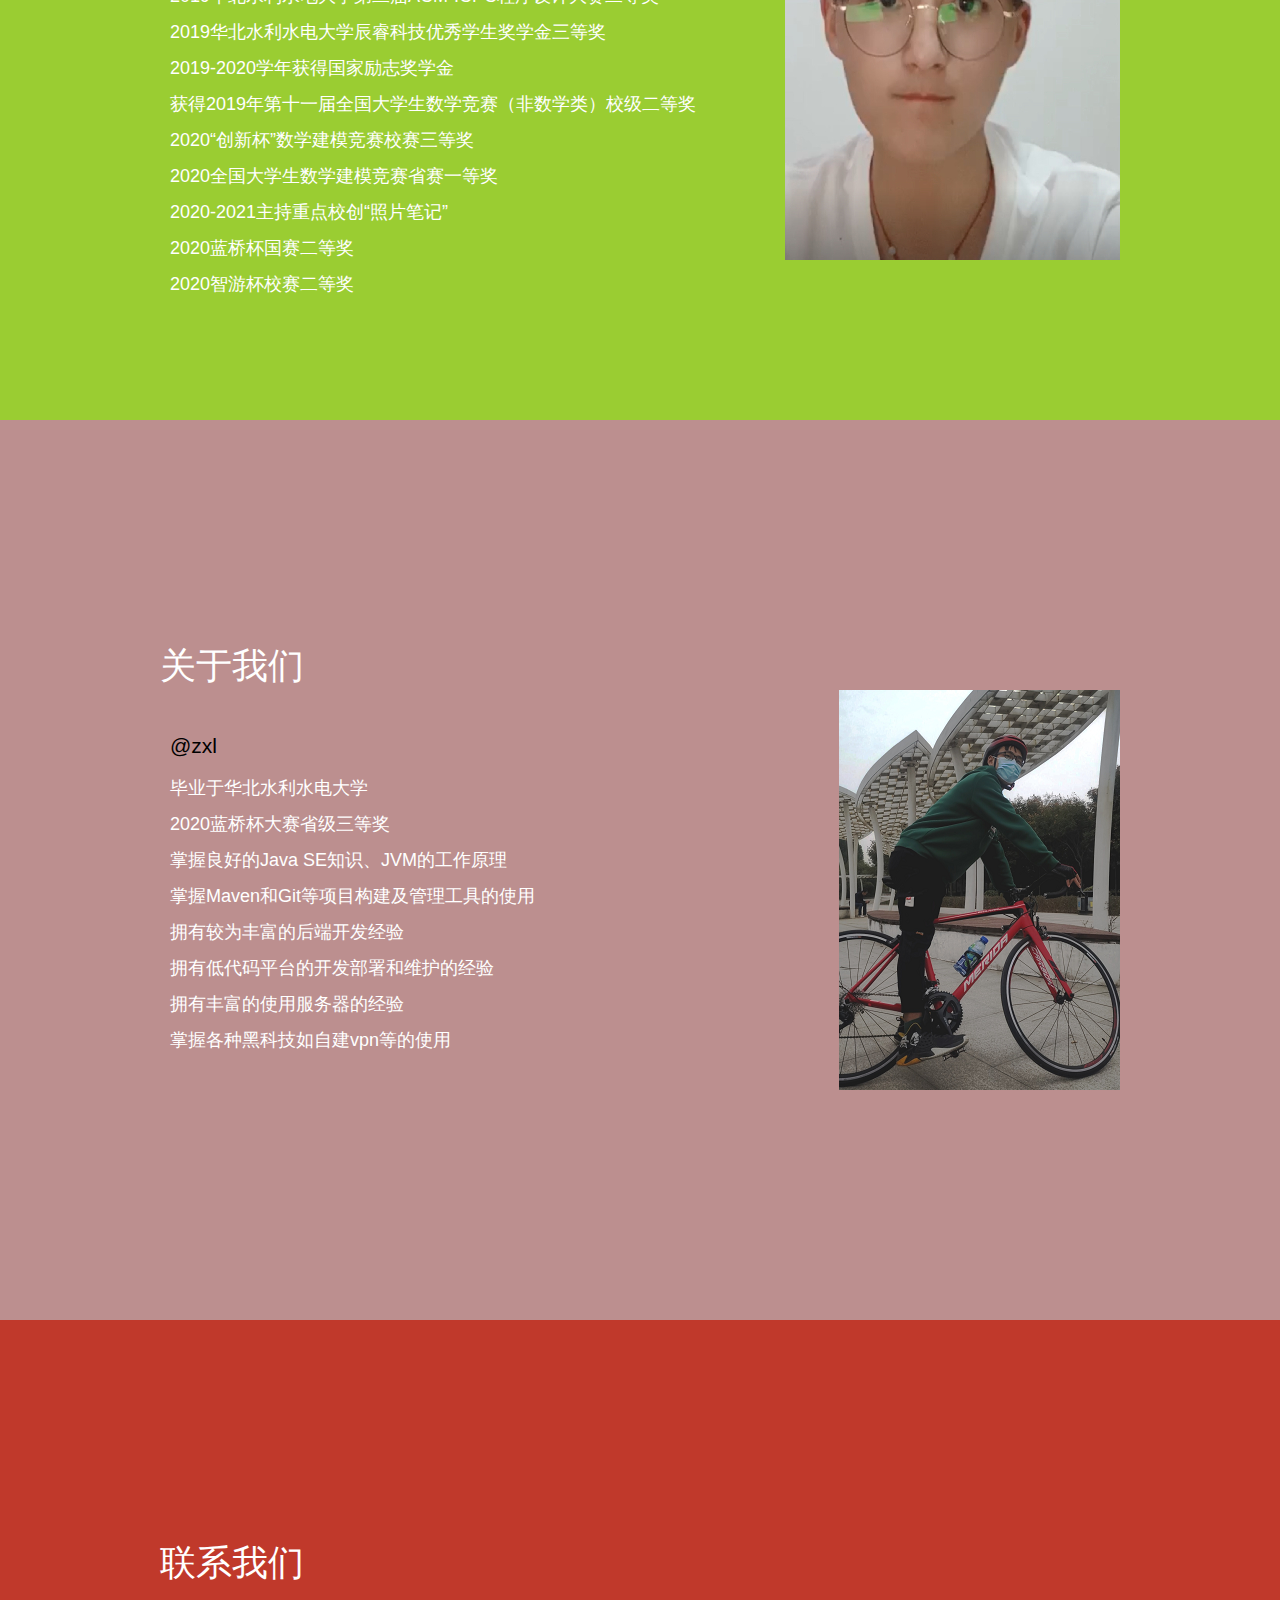
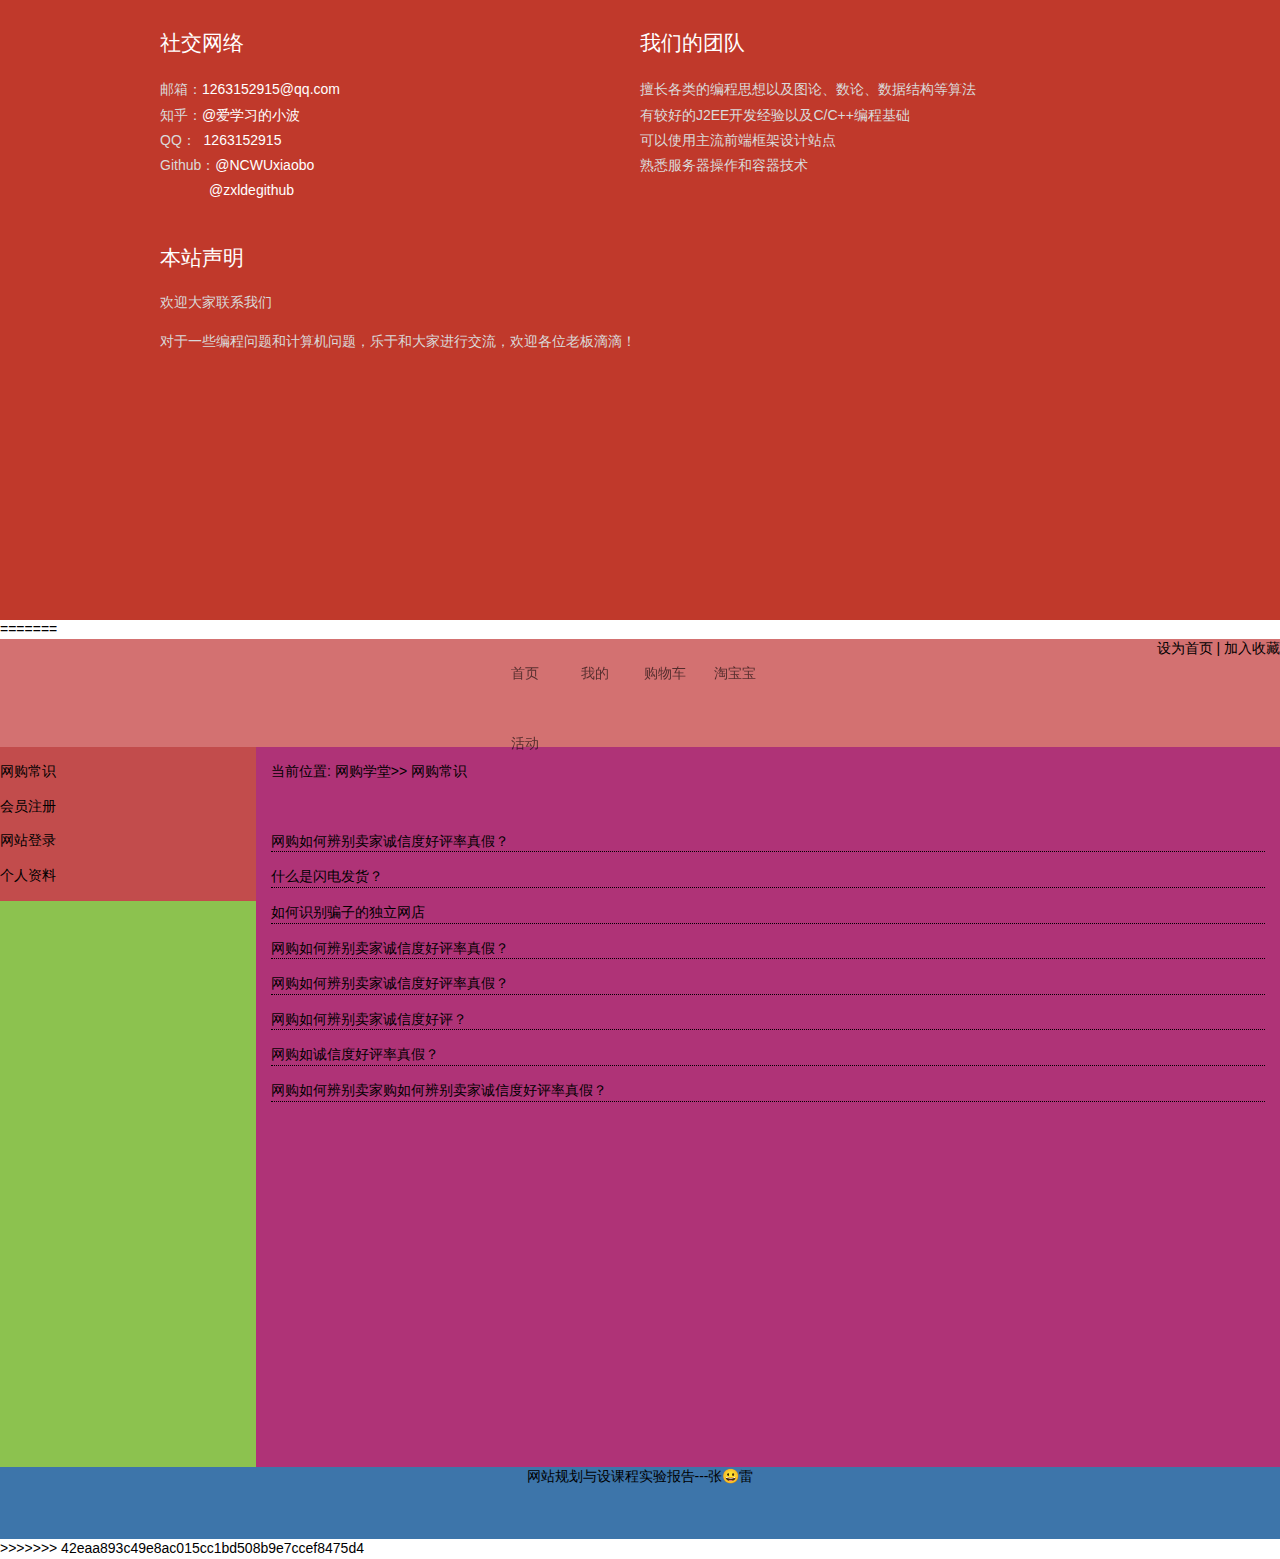
==== commit bbac36ea: "Merge branch 'zhangxiaolei' of https://github.com/NCWUxiaobo/Website into zhangxiaolei" ====
--- a/index.html
+++ b/index.html
@@ -1,4 +1,5 @@
 <!DOCTYPE html>
+<<<<<<< HEAD
 <html>
 <head>
     <meta http-equiv="Content-Type" content="text/html; charset=UTF-8"/>
@@ -238,3 +239,135 @@
 
 </body>
 </html>
+=======
+<html lang="en">
+<head>
+    <meta charset="UTF-8">
+    <meta http-equiv="X-UA-Compatible" content="IE=edge">
+    <meta name="viewport" content="width=device-width, initial-scale=1.0">
+    <title>Document</title>
+    <style>
+        body {
+            margin: 0;
+            padding: 0;
+        }
+    .top {
+        width: 100%;
+        height: 12vh;
+        overflow: hidden;
+        background: rgb(211, 113, 113);
+    }
+    .top_right {
+        float: right;
+    }
+    .nav {
+        width: 100%;
+        text-align: center;
+    }
+    .nav ul {
+        width: 300px;
+        list-style: none;
+        margin: 0 auto;
+    }
+    .nav ul li {
+        float: left;
+       margin: 25px 5px;
+    }
+    .center {
+        width: 100%;
+        height: 80vh;
+        background: rgb(140, 194, 79);
+    }
+    .center .left {
+        width: 20%;
+
+        background: rgb(194, 76, 76);
+        float: left;
+    }
+    .center .left ul{
+      list-style: none;
+    }
+    .center .left ul li{
+        margin: 15px 0;
+    }
+    .center .right {
+        width: 80%;
+        height: 100%;
+        background: rgb(175, 51, 119);
+        float: left;
+    }
+    .center .right .titleNav{
+       margin: 15px;
+    }
+    .center .right .rightContent {
+       margin-top: 50px;
+    }
+    .center .right .rightContent ul li{
+       margin: 15px;
+       border-bottom: 1px dotted #000;  
+    }
+    .bottom {
+        width: 100%;
+        height: 8vh;
+        background: rgb(61, 117, 170);
+        text-align: center;
+    }
+
+    </style>
+</head>
+<body>
+    <div class="content">   
+        <div class="top">
+            <div class="top_right">
+                <span>设为首页</span>
+                <span>|</span>
+                <span>加入收藏</span>
+            </div>
+            <div class="nav">
+                <ul>
+                    <li>首页</li>
+                    <li>我的</li>
+                    <li>购物车</li>
+                    <li>淘宝宝</li>
+                    <li>活动</li>
+                </ul>
+            </div>
+        </div>
+        <div class="center">
+            <div class="left">
+                <ul>
+                    <li>网购常识</li>
+                    <li>会员注册</li>
+                    <li>网站登录</li>
+                    <li>个人资料</li>
+                    
+                </ul>
+            </div>
+            <div class="right">
+                <div class="titleNav">
+                    <span>当前位置:</span>
+                    <span>网购学堂>></span>
+                    <span>网购常识</span>
+
+                </div>
+                <div class="rightContent">
+                    <ul>
+                        <li>网购如何辨别卖家诚信度好评率真假？</li>
+                        <li>什么是闪电发货？</li>
+                        <li>如何识别骗子的独立网店</li>
+                        <li>网购如何辨别卖家诚信度好评率真假？</li>
+                        <li>网购如何辨别卖家诚信度好评率真假？</li>
+                        <li>网购如何辨别卖家诚信度好评？</li>
+                        <li>网购如诚信度好评率真假？</li>
+                        <li>网购如何辨别卖家购如何辨别卖家诚信度好评率真假？</li>
+                    </ul>
+                </div>
+            </div>
+        </div>
+        <div class="bottom">
+               <span>网站规划与设课程实验报告---张😀雷</span>
+        </div>
+    </div>
+</body>
+</html>
+>>>>>>> 42eaa893c49e8ac015cc1bd508b9e7ccef8475d4
